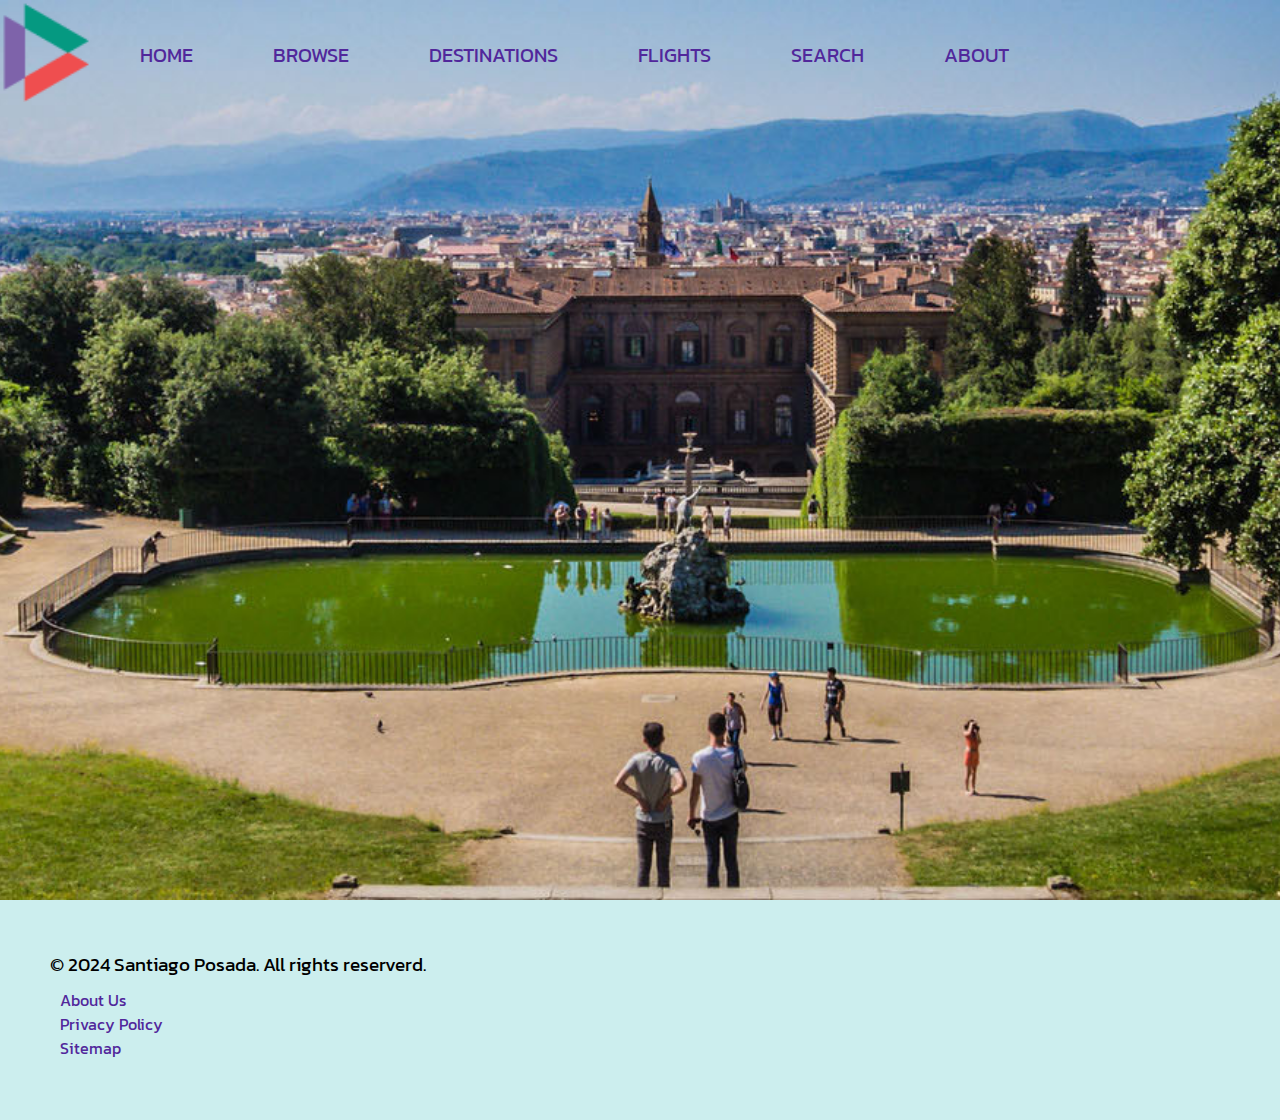
==== amsterdam.html @ 53db49b3 "individual pages" ====
<!DOCTYPE html>
<html>
  <head>
    <title>Assignment 1</title>
    <link rel="stylesheet" href="css/index.css" />
  </head>
  <body>
    <main>
      <nav class="navbar">
        <ul>
          <li><img id="logo" src="images/logo.png" alt=""></a></li>
          <li><a href="index.html">HOME</a></li>
          <li><a href="#">BROWSE</a></li>
          <li><a href="#">DESTINATIONS</a></li>
          <li><a href="#">FLIGHTS</a></li>
          <li><a href="#">SEARCH</a></li>
          <li><a href="#">ABOUT</a></li>
        </ul>
      </nav>
    </main>
    <footer>
      <h3>&copy; 2024 Santiago Posada. All rights reserverd.</h3>
      <ul>
        <li><a href="#">About Us</a></li>
        <li><a href="#">Privacy Policy</a></li>
        <li><a href="#">Sitemap</a></li>
      </ul>
    </footer>
  </body>
</html>
---- css/index.css ----
@import url('https://fonts.googleapis.com/css2?family=Kanit:ital,wght@0,100;0,200;0,300;0,400;0,500;0,600;0,700;0,800;0,900;1,100;1,200;1,300;1,400;1,500;1,600;1,700;1,800;1,900&display=swap');

* {
    font-family: 'Kanit', sans-serif;
    margin: 0;
    padding: 0;
}

main {
    background-image: url(../images/florence.jpg);
    background-size: cover;
    background-position: center;
    background-repeat: no-repeat;
    min-height: 100vh;
    overflow: auto;
}

h1 {
    padding: 10px;
    font-size: 5rem;
}

h2 {
    padding: 10px;
    font-size: 2.5rem;
    font-weight: 400;
}

h3 {
    font-weight: 400;
}

p {
    font-weight: 200;
}

/* points for creativity? haha */
#dreams {
    display: inline;
    font-weight: bold;
    background: linear-gradient(90deg, #FF6B6B , #FAD02E , #56CCF2 , #9B51E0);
    background-size: 300%;
    background-clip: text;
    color: transparent;
    animation: gradientAnimation 5s ease infinite;
  }
  
@keyframes gradientAnimation {
    0% {
        background-position: 0% 50%;
    }
    50% {
        background-position: 100% 50%;
    }
    100% {
        background-position: 0% 50%;
    }
}

#dreams:hover {
    animation: gradientAnimation 1s ease infinite;
}

nav {
    display: flex;
}

nav ul{
    list-style: none;
    display: flex;
}

nav ul li {
    padding: 40px;
    font-size: 20px;
}

nav ul li a:hover {
    color: #5e1bd3;
}

a {
    text-decoration: none;
    color: #51279B;
    cursor: pointer;
}

#logo {
    margin: -40px;
    height: 100px;
}

.title {
    margin: 200px 140px;
    color: white;
}

button {
    background-color: #51279B;
    color: white;
    border: none;
    padding: 12px 30px;
    font-size: 16px;
    cursor: pointer;
}

button:hover {
    background-color: #8662C7;
}

section {
    background-color: rgb(232, 240, 239);
}

section ul {
    padding: 20px;
    list-style: none;
    display: flex;
    flex-wrap: wrap;
    gap: 10px;
    justify-content: space-between;
}

section ul li {
    padding-bottom: 10px;
    background-color: white;
}

section ul li img {
    height: 400px;
}

.cards {
    display: flex;
}

.cards li {
    max-width: 533.307px;
}

.icons {
    display: flex;
}

.icons img {
    height: 20px;
    padding: 2.5px;
}

.icons p {
    display: inline;
    padding: 2.5px;
}

footer {
    background-color: rgb(204, 238, 238);
    padding: 50px;
}

footer ul {
    list-style: none;
    padding: 10px;
}

/* xlarge devices */
@media (max-width: 1660px) {
    section ul li img {
        height: 350px;
    }
}

/* large devices */
@media (max-width: 1460px) {
    section ul li img {
        height: 300px;
    }
}

/* medium devices */
@media (max-width: 1260px) {
    .cards {
        flex-direction: column;
        align-items: center;
    }
    
    section ul li img {
        height: 400px;
    }

    nav ul li {
        font-size: 15px;
    }
}

/* small devices */
@media (max-width: 770px) {
    .cards {
        flex-direction: column;
        align-items: center;
    }
}
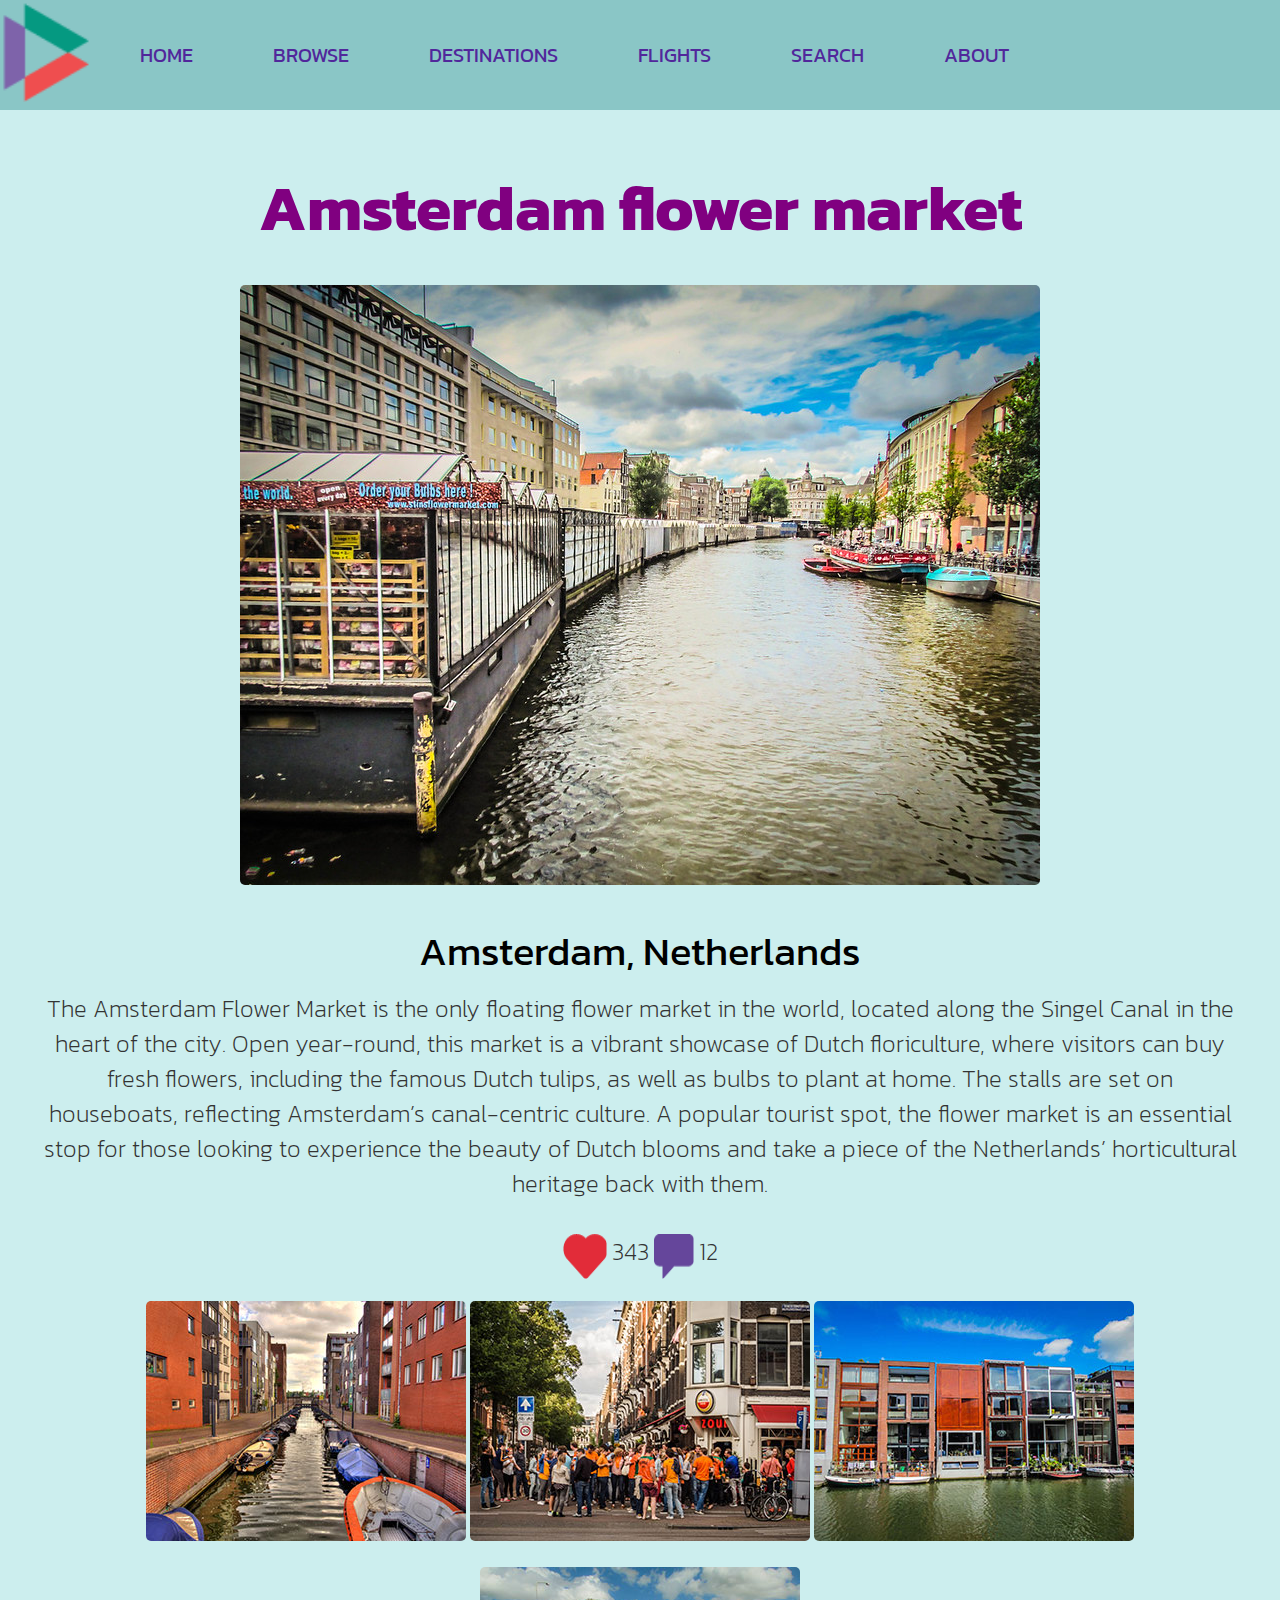
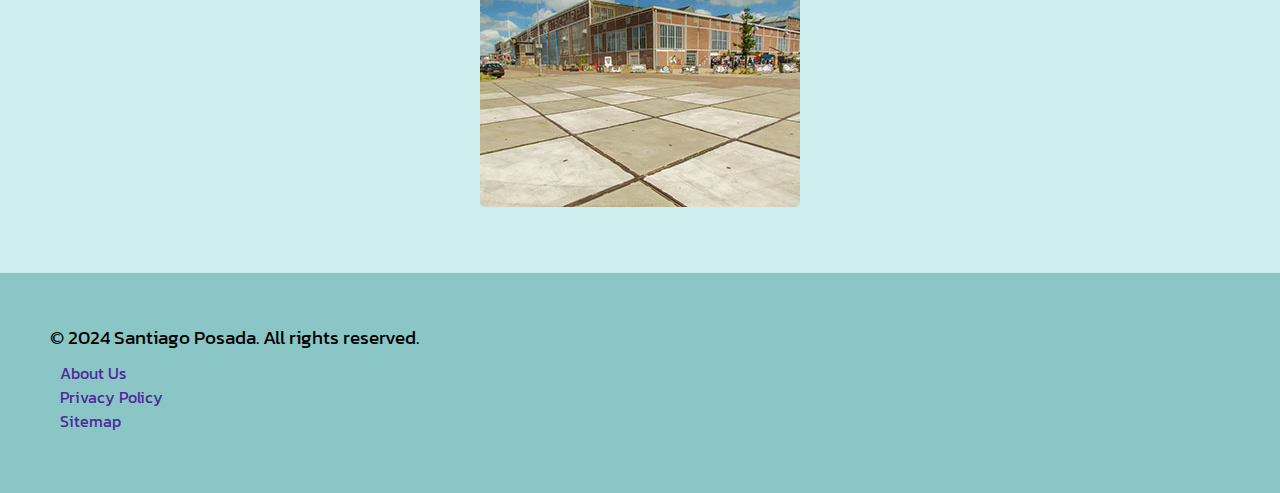
==== commit 84f2c4f1: "ind-pages added" ====
--- a/amsterdam.html
+++ b/amsterdam.html
@@ -1,14 +1,15 @@
 <!DOCTYPE html>
 <html>
   <head>
-    <title>Assignment 1</title>
+    <title>Explore the Louvre</title>
     <link rel="stylesheet" href="css/index.css" />
+    <link rel="stylesheet" href="css/places.css">
   </head>
   <body>
     <main>
       <nav class="navbar">
         <ul>
-          <li><img id="logo" src="images/logo.png" alt=""></a></li>
+          <li><img id="logo" src="images/logo.png" alt=""></li>
           <li><a href="index.html">HOME</a></li>
           <li><a href="#">BROWSE</a></li>
           <li><a href="#">DESTINATIONS</a></li>
@@ -17,9 +18,27 @@
           <li><a href="#">ABOUT</a></li>
         </ul>
       </nav>
+      
+      <section class="place-info">
+        <h1>Amsterdam flower market</h1>
+        <img src="images/3-large.jpg" alt="">
+        <h2>Amsterdam, Netherlands</h2>
+        <p>The Amsterdam Flower Market is the only floating flower market in the world, located along the Singel Canal in the heart of the city. Open year-round, this market is a vibrant showcase of Dutch floriculture, where visitors can buy fresh flowers, including the famous Dutch tulips, as well as bulbs to plant at home. The stalls are set on houseboats, reflecting Amsterdam’s canal-centric culture. A popular tourist spot, the flower market is an essential stop for those looking to experience the beauty of Dutch blooms and take a piece of the Netherlands’ horticultural heritage back with them.</p>
+        <div class="icons">
+            <img src="images/heart.png" alt="heart-icon"><p>343</p>
+            <img src="images/comment.png" alt="comment-icon"><p>12</p>
+        </div>
+        <div class="related-images">
+            <img src="images/related-3-1.jpg" alt="">
+            <img src="images/related-3-2.jpg" alt="">
+            <img src="images/related-3-3.jpg" alt="">
+            <img src="images/related-3-4.jpg" alt="">
+        </div>
+      </section>
     </main>
+
     <footer>
-      <h3>&copy; 2024 Santiago Posada. All rights reserverd.</h3>
+      <h3>&copy; 2024 Santiago Posada. All rights reserved.</h3>
       <ul>
         <li><a href="#">About Us</a></li>
         <li><a href="#">Privacy Policy</a></li>
@@ -27,4 +46,4 @@
       </ul>
     </footer>
   </body>
-</html>+</html>
--- a/css/index.css
+++ b/css/index.css
@@ -125,6 +125,10 @@
     padding-bottom: 10px;
     background-color: white;
 }
+section ul li a {
+    text-decoration: none;
+    color: black;
+}
 
 section ul li img {
     height: 400px;
--- a/css/places.css
+++ b/css/places.css
@@ -0,0 +1,48 @@
+main {
+    background-image: none;
+}
+
+.place-info {
+    text-align: center;
+    padding: 40px;
+    background-color: rgb(204, 238, 238);
+}
+
+.place-info h1 {
+    font-size: 4rem;
+    color: purple;
+    margin-bottom: 20px;
+}
+
+.place-info img {
+    max-width: 100%;
+    height: auto;
+    border-radius: 5px;
+    margin-bottom: 20px;
+}
+
+.place-info p {
+    font-size: 1.5rem;
+    margin-bottom: 30px;
+    color: #333;
+}
+
+@media (max-width: 770px) {
+    .place-info h1 {
+        font-size: 2rem;
+    }
+    
+    .place-info p {
+        font-size: 1rem;
+    }
+}
+
+nav, footer {
+    background-color: #8ac6c6;
+}
+
+.icons {
+    justify-content: center;
+}
+
+/* I used chatGPT to generate descriptions for the places */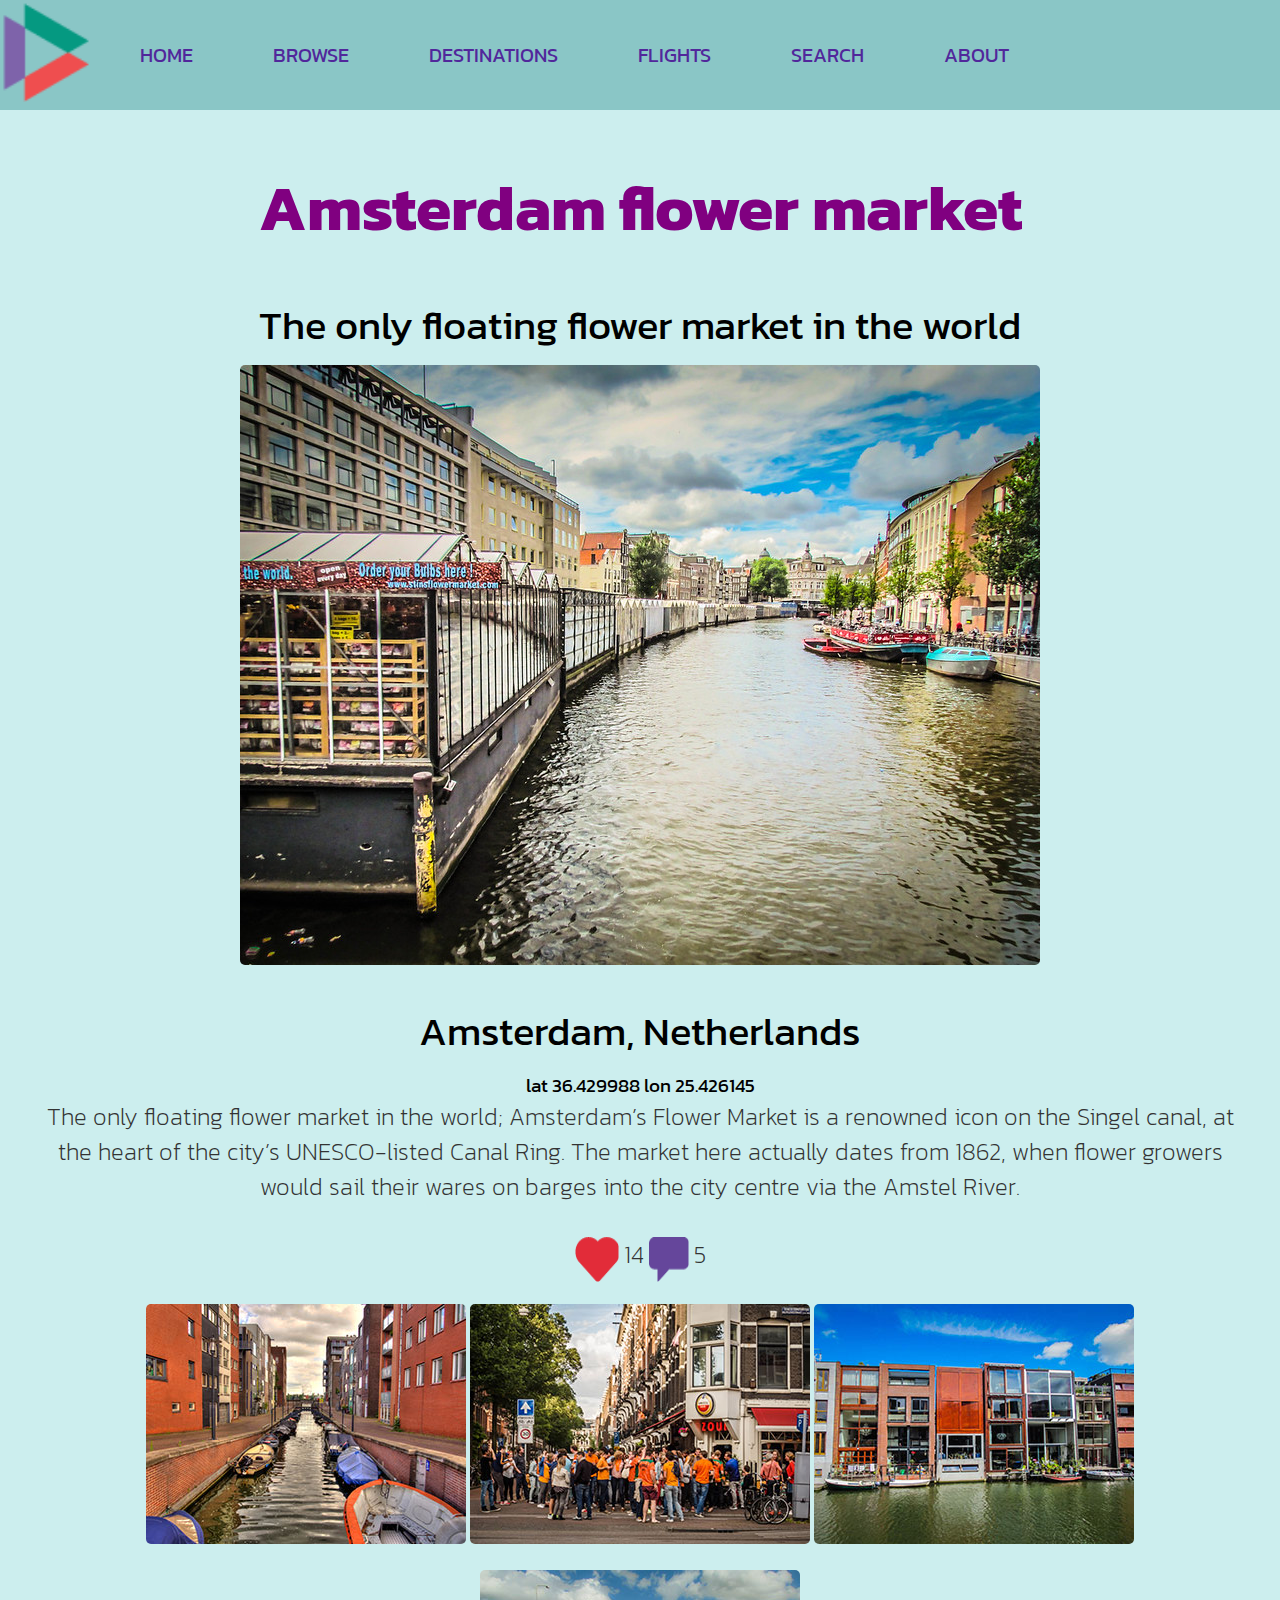
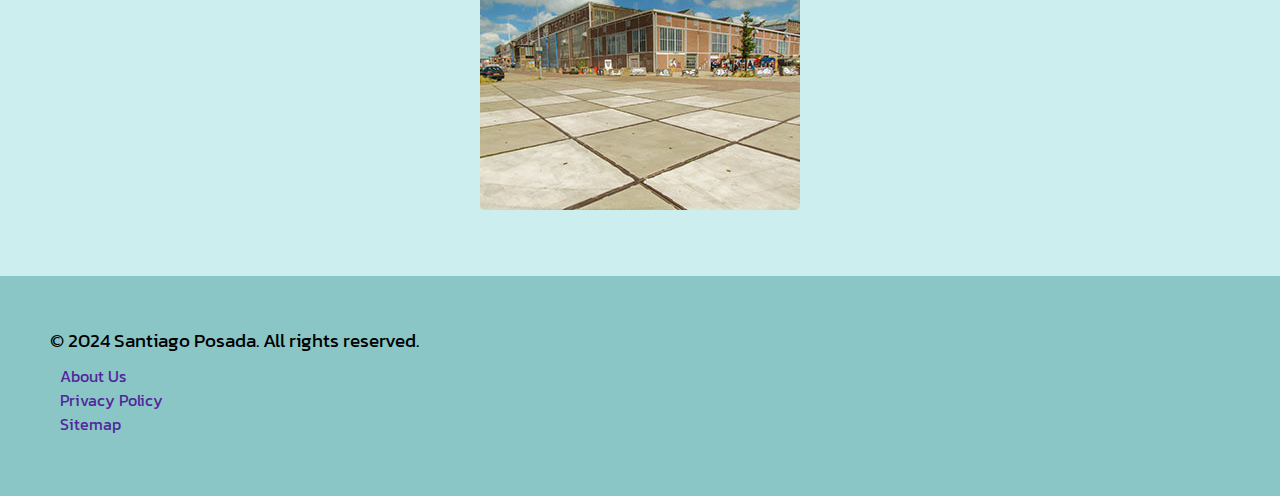
==== commit 70951149: "descriptions" ====
--- a/amsterdam.html
+++ b/amsterdam.html
@@ -21,12 +21,14 @@
       
       <section class="place-info">
         <h1>Amsterdam flower market</h1>
+        <h2>The only floating flower market in the world</h2>
         <img src="images/3-large.jpg" alt="">
         <h2>Amsterdam, Netherlands</h2>
-        <p>The Amsterdam Flower Market is the only floating flower market in the world, located along the Singel Canal in the heart of the city. Open year-round, this market is a vibrant showcase of Dutch floriculture, where visitors can buy fresh flowers, including the famous Dutch tulips, as well as bulbs to plant at home. The stalls are set on houseboats, reflecting Amsterdam’s canal-centric culture. A popular tourist spot, the flower market is an essential stop for those looking to experience the beauty of Dutch blooms and take a piece of the Netherlands’ horticultural heritage back with them.</p>
+        <h3>lat 36.429988 lon 25.426145</h3>
+        <p>The only floating flower market in the world; Amsterdam’s Flower Market is a renowned icon on the Singel canal, at the heart of the city’s UNESCO-listed Canal Ring. The market here actually dates from 1862, when flower growers would sail their wares on barges into the city centre via the Amstel River.</p>
         <div class="icons">
-            <img src="images/heart.png" alt="heart-icon"><p>343</p>
-            <img src="images/comment.png" alt="comment-icon"><p>12</p>
+            <img src="images/heart.png" alt="heart-icon"><p>14</p>
+            <img src="images/comment.png" alt="comment-icon"><p>5</p>
         </div>
         <div class="related-images">
             <img src="images/related-3-1.jpg" alt="">
--- a/css/places.css
+++ b/css/places.css
@@ -43,6 +43,4 @@
 
 .icons {
     justify-content: center;
-}
-
-/* I used chatGPT to generate descriptions for the places */+}